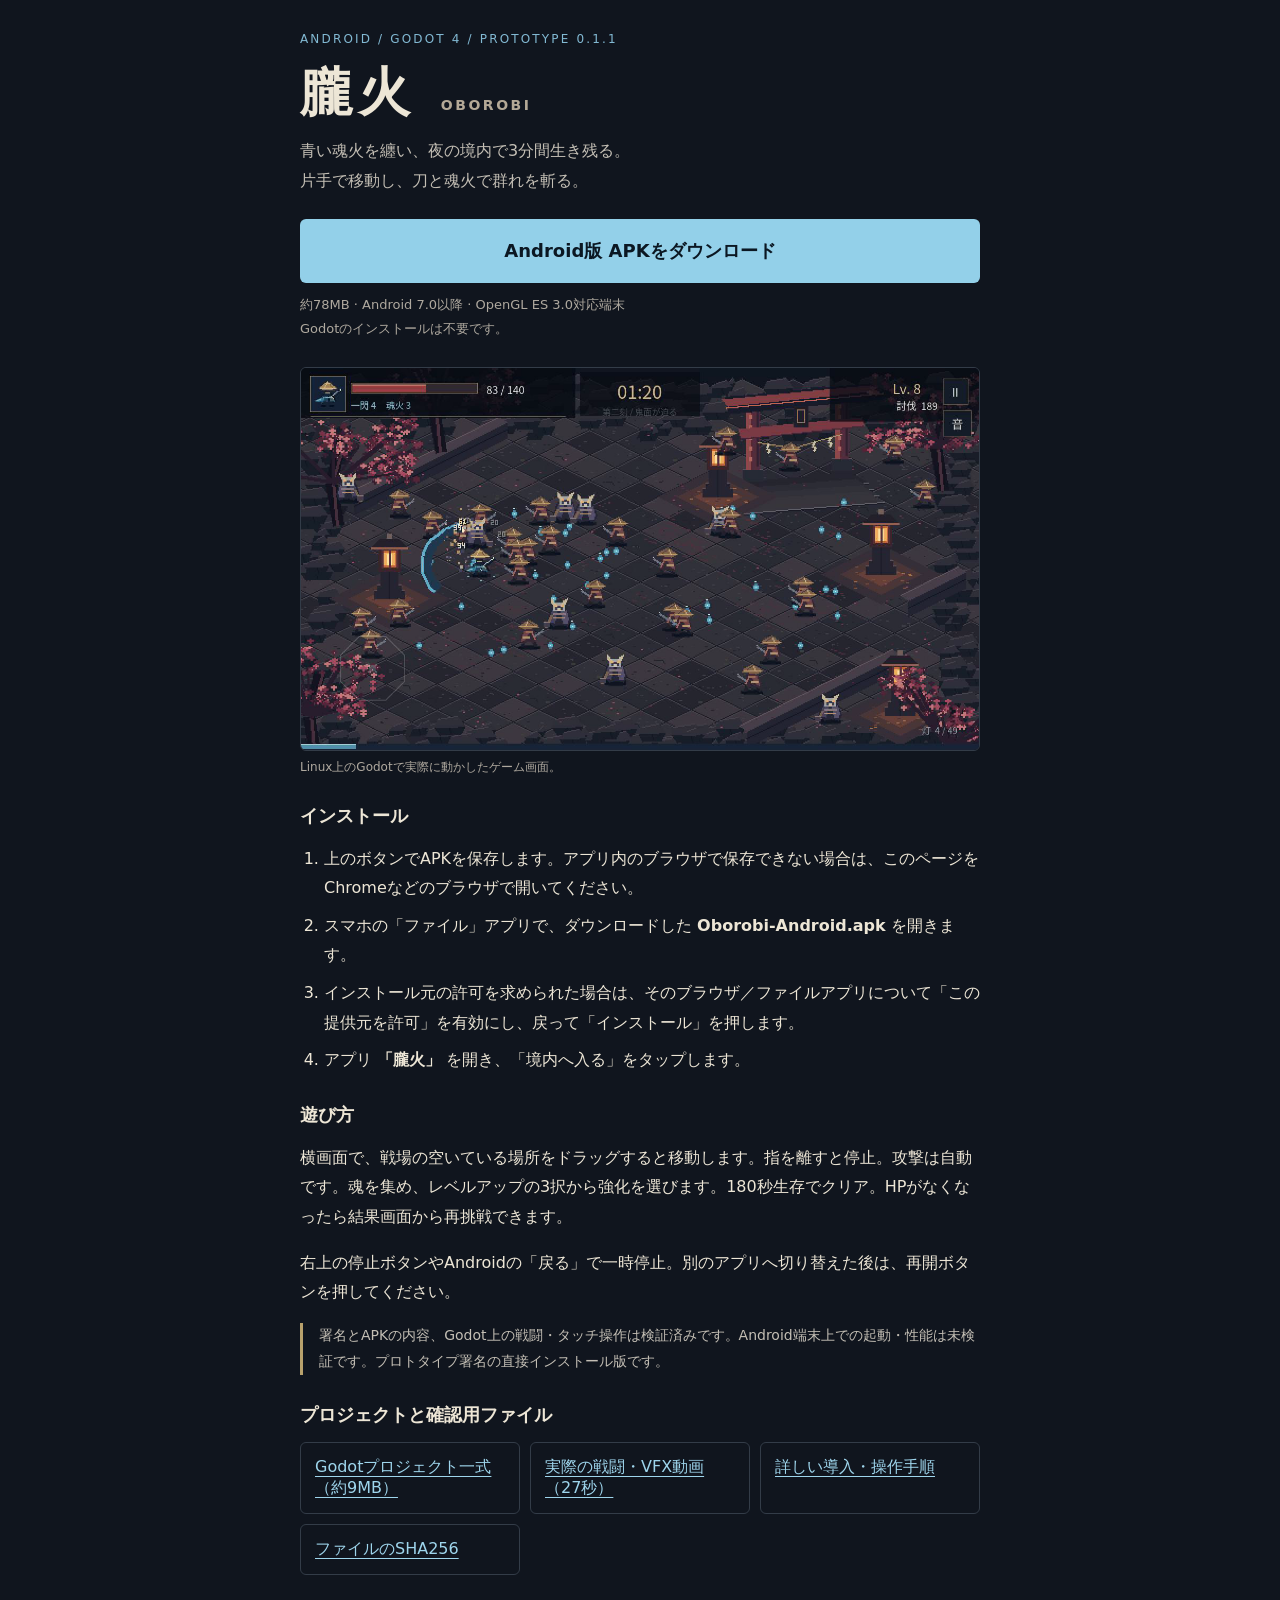
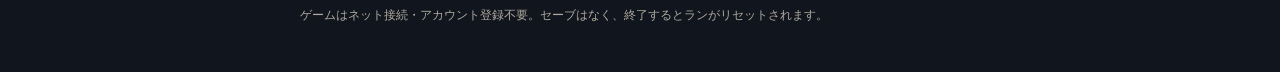
==== oborobi/index.html @ b2d2f22a "Publish Oborobi Android prototype downloads" ====
<!doctype html>
<html lang="ja">
<head>
  <meta charset="utf-8">
  <meta name="viewport" content="width=device-width, initial-scale=1">
  <meta name="theme-color" content="#10151e">
  <meta name="description" content="朧火 — Android向け和風ダークファンタジーの3分サバイバル。APK・Godotプロジェクトのダウンロード。">
  <title>朧火 — Android ダウンロード</title>
  <style>
    :root { color-scheme: dark; font-family: system-ui, sans-serif; background: #10151e; color: #ede6d6; }
    * { box-sizing: border-box; }
    body { margin: 0; }
    main { max-width: 720px; padding: 32px 20px 48px; margin: 0 auto; }
    .eyebrow { color: #82b9d3; font-size: 12px; letter-spacing: .18em; }
    h1 { margin: 12px 0 8px; font-size: clamp(36px, 9vw, 52px); letter-spacing: .12em; }
    h1 small { font-size: 14px; color: #b4a997; letter-spacing: .18em; white-space: nowrap; }
    p, li { line-height: 1.85; }
    .lead { margin: 8px 0 24px; color: #c4bfb5; }
    .download { display: flex; align-items: center; justify-content: center; min-height: 64px; padding: 16px 20px; border-radius: 6px; background: #93d0e9; color: #0b1722; font-size: 18px; font-weight: 700; text-decoration: none; }
    .download:hover { background: #b5e0f0; }
    a:focus-visible { outline: 3px solid #f2cd87; outline-offset: 4px; }
    .info { font-size: 13px; color: #afa99f; margin-top: 10px; }
    figure { margin: 26px 0; }
    img { width: 100%; height: auto; display: block; border-radius: 6px; border: 1px solid #333c48; }
    figcaption { color: #afa99f; font-size: 12px; margin-top: 8px; }
    h2 { font-size: 18px; margin-top: 28px; }
    ol { padding-left: 24px; }
    li { margin-bottom: 8px; }
    a { color: #9ed5ec; }
    .links { display: grid; grid-template-columns: repeat(auto-fit, minmax(210px, 1fr)); gap: 10px; }
    .links a { padding: 14px; border: 1px solid #333c48; border-radius: 6px; text-underline-offset: 4px; }
    .note { border-left: 3px solid #b8a16c; padding-left: 16px; color: #c4bfb5; font-size: 14px; }
    footer { margin-top: 32px; color: #afa99f; font-size: 12px; }
  </style>
</head>
<body>
  <main>
    <div class="eyebrow">ANDROID / GODOT 4 / PROTOTYPE 0.1.1</div>
    <h1>朧火 <small>OBOROBI</small></h1>
    <p class="lead">青い魂火を纏い、夜の境内で3分間生き残る。<br>片手で移動し、刀と魂火で群れを斬る。</p>
    <a class="download" href="0.1.1/Oborobi-Android.apk" download="Oborobi-Android.apk">Android版 APKをダウンロード</a>
    <p class="info">約78MB · Android 7.0以降 · OpenGL ES 3.0対応端末<br>Godotのインストールは不要です。</p>
    <figure>
      <img src="0.1.1/08-blade-shatter.png" width="1280" height="720" alt="神社の境内で、刀の青い軌跡が敵をピクセルの破片へ砕く実際の戦闘画面。">
      <figcaption>Linux上のGodotで実際に動かしたゲーム画面。</figcaption>
    </figure>
    <h2>インストール</h2>
    <ol>
      <li>上のボタンでAPKを保存します。アプリ内のブラウザで保存できない場合は、このページをChromeなどのブラウザで開いてください。</li>
      <li>スマホの「ファイル」アプリで、ダウンロードした <strong>Oborobi-Android.apk</strong> を開きます。</li>
      <li>インストール元の許可を求められた場合は、そのブラウザ／ファイルアプリについて「この提供元を許可」を有効にし、戻って「インストール」を押します。</li>
      <li>アプリ <strong>「朧火」</strong> を開き、「境内へ入る」をタップします。</li>
    </ol>
    <h2>遊び方</h2>
    <p>横画面で、戦場の空いている場所をドラッグすると移動します。指を離すと停止。攻撃は自動です。魂を集め、レベルアップの3択から強化を選びます。180秒生存でクリア。HPがなくなったら結果画面から再挑戦できます。</p>
    <p>右上の停止ボタンやAndroidの「戻る」で一時停止。別のアプリへ切り替えた後は、再開ボタンを押してください。</p>
    <div class="note">
      <p>署名とAPKの内容、Godot上の戦闘・タッチ操作は検証済みです。Android端末上での起動・性能は未検証です。プロトタイプ署名の直接インストール版です。</p>
    </div>
    <h2>プロジェクトと確認用ファイル</h2>
    <div class="links">
      <a href="0.1.1/OborobiGodot.zip" download>Godotプロジェクト一式（約9MB）</a>
      <a href="0.1.1/oborobi-vfx.mp4">実際の戦闘・VFX動画（27秒）</a>
      <a href="0.1.1/ANDROID.md">詳しい導入・操作手順</a>
      <a href="0.1.1/SHA256SUMS.txt">ファイルのSHA256</a>
    </div>
    <footer>ゲームはネット接続・アカウント登録不要。セーブはなく、終了するとランがリセットされます。</footer>
  </main>
</body>
</html>
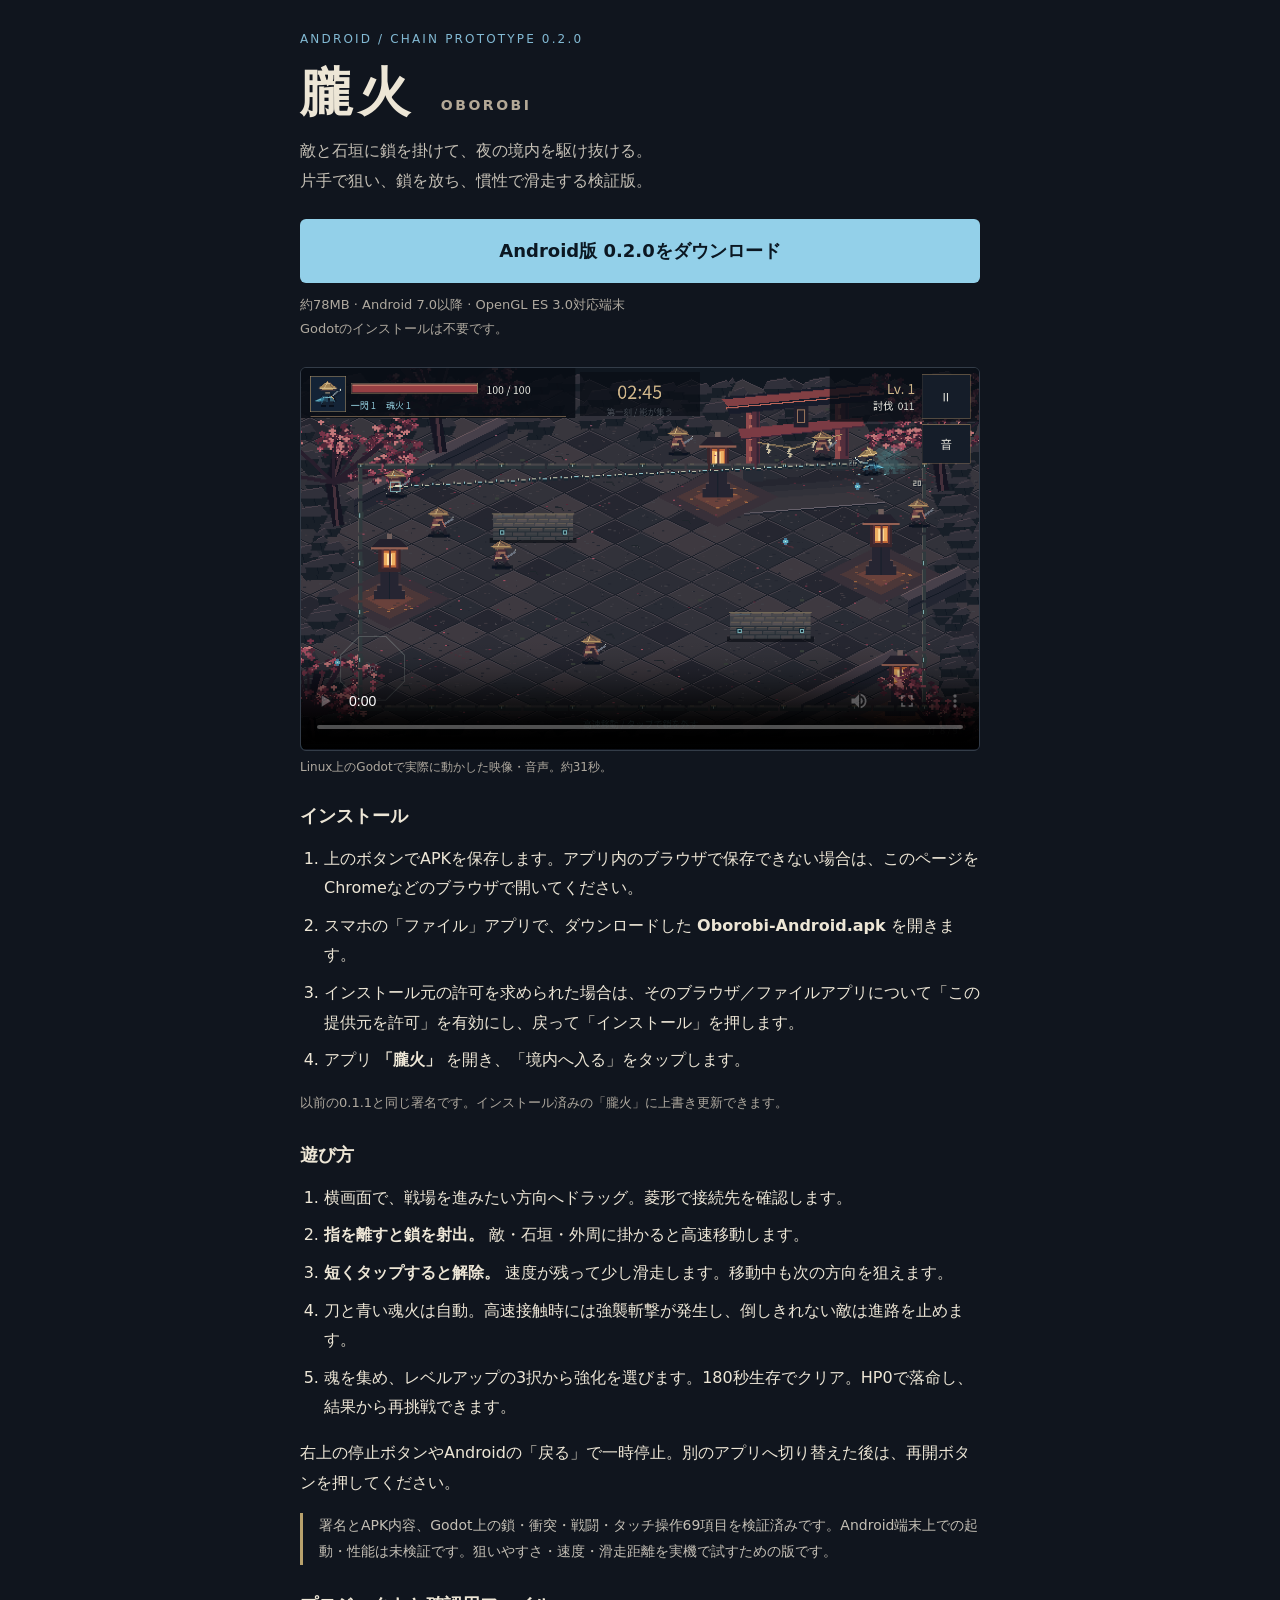
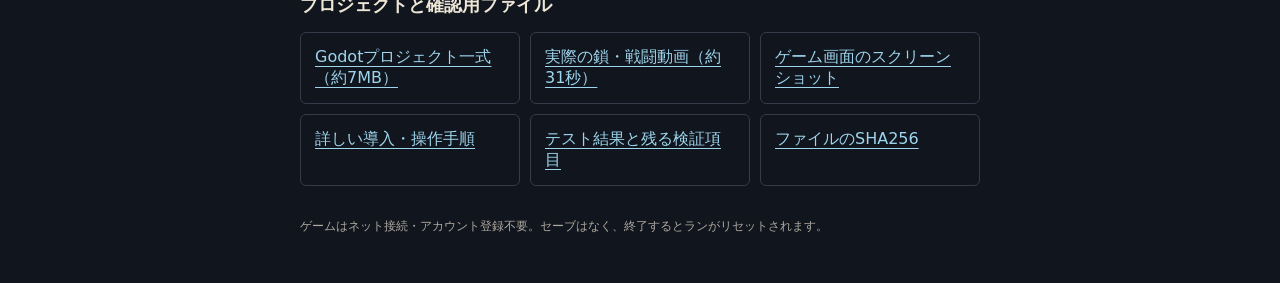
==== commit 6301fa0d: "Add Android single-chain grapple prototype 0.2.0" ====
--- a/oborobi/index.html
+++ b/oborobi/index.html
@@ -4,8 +4,8 @@
   <meta charset="utf-8">
   <meta name="viewport" content="width=device-width, initial-scale=1">
   <meta name="theme-color" content="#10151e">
-  <meta name="description" content="朧火 — Android向け和風ダークファンタジーの3分サバイバル。APK・Godotプロジェクトのダウンロード。">
-  <title>朧火 — Android ダウンロード</title>
+  <meta name="description" content="朧火 0.2.0 — 敵と石垣に鎖を掛けて高速移動する、Android向け3分サバイバルの検証版。">
+  <title>朧火 0.2.0 — 鎖グラップル Android版</title>
   <style>
     :root { color-scheme: dark; font-family: system-ui, sans-serif; background: #10151e; color: #ede6d6; }
     * { box-sizing: border-box; }
@@ -21,7 +21,7 @@
     a:focus-visible { outline: 3px solid #f2cd87; outline-offset: 4px; }
     .info { font-size: 13px; color: #afa99f; margin-top: 10px; }
     figure { margin: 26px 0; }
-    img { width: 100%; height: auto; display: block; border-radius: 6px; border: 1px solid #333c48; }
+    img, video { width: 100%; height: auto; display: block; border-radius: 6px; border: 1px solid #333c48; }
     figcaption { color: #afa99f; font-size: 12px; margin-top: 8px; }
     h2 { font-size: 18px; margin-top: 28px; }
     ol { padding-left: 24px; }
@@ -35,14 +35,17 @@
 </head>
 <body>
   <main>
-    <div class="eyebrow">ANDROID / GODOT 4 / PROTOTYPE 0.1.1</div>
+    <div class="eyebrow">ANDROID / CHAIN PROTOTYPE 0.2.0</div>
     <h1>朧火 <small>OBOROBI</small></h1>
-    <p class="lead">青い魂火を纏い、夜の境内で3分間生き残る。<br>片手で移動し、刀と魂火で群れを斬る。</p>
-    <a class="download" href="0.1.1/Oborobi-Android.apk" download="Oborobi-Android.apk">Android版 APKをダウンロード</a>
+    <p class="lead">敵と石垣に鎖を掛けて、夜の境内を駆け抜ける。<br>片手で狙い、鎖を放ち、慣性で滑走する検証版。</p>
+    <a class="download" href="0.2.0/Oborobi-Android.apk" download="Oborobi-Android.apk">Android版 0.2.0をダウンロード</a>
     <p class="info">約78MB · Android 7.0以降 · OpenGL ES 3.0対応端末<br>Godotのインストールは不要です。</p>
     <figure>
-      <img src="0.1.1/08-blade-shatter.png" width="1280" height="720" alt="神社の境内で、刀の青い軌跡が敵をピクセルの破片へ砕く実際の戦闘画面。">
-      <figcaption>Linux上のGodotで実際に動かしたゲーム画面。</figcaption>
+      <video controls playsinline preload="metadata" poster="0.2.0/10-chain-enemy.png" width="1280" height="720">
+        <source src="0.2.0/grapple-vfx.mp4" type="video/mp4">
+        <a href="0.2.0/grapple-vfx.mp4">実際の鎖と戦闘の動画を見る</a>
+      </video>
+      <figcaption>Linux上のGodotで実際に動かした映像・音声。約31秒。</figcaption>
     </figure>
     <h2>インストール</h2>
     <ol>
@@ -51,18 +54,27 @@
       <li>インストール元の許可を求められた場合は、そのブラウザ／ファイルアプリについて「この提供元を許可」を有効にし、戻って「インストール」を押します。</li>
       <li>アプリ <strong>「朧火」</strong> を開き、「境内へ入る」をタップします。</li>
     </ol>
+    <p class="info">以前の0.1.1と同じ署名です。インストール済みの「朧火」に上書き更新できます。</p>
     <h2>遊び方</h2>
-    <p>横画面で、戦場の空いている場所をドラッグすると移動します。指を離すと停止。攻撃は自動です。魂を集め、レベルアップの3択から強化を選びます。180秒生存でクリア。HPがなくなったら結果画面から再挑戦できます。</p>
+    <ol>
+      <li>横画面で、戦場を進みたい方向へドラッグ。菱形で接続先を確認します。</li>
+      <li><strong>指を離すと鎖を射出。</strong> 敵・石垣・外周に掛かると高速移動します。</li>
+      <li><strong>短くタップすると解除。</strong> 速度が残って少し滑走します。移動中も次の方向を狙えます。</li>
+      <li>刀と青い魂火は自動。高速接触時には強襲斬撃が発生し、倒しきれない敵は進路を止めます。</li>
+      <li>魂を集め、レベルアップの3択から強化を選びます。180秒生存でクリア。HP0で落命し、結果から再挑戦できます。</li>
+    </ol>
     <p>右上の停止ボタンやAndroidの「戻る」で一時停止。別のアプリへ切り替えた後は、再開ボタンを押してください。</p>
     <div class="note">
-      <p>署名とAPKの内容、Godot上の戦闘・タッチ操作は検証済みです。Android端末上での起動・性能は未検証です。プロトタイプ署名の直接インストール版です。</p>
+      <p>署名とAPK内容、Godot上の鎖・衝突・戦闘・タッチ操作69項目を検証済みです。Android端末上での起動・性能は未検証です。狙いやすさ・速度・滑走距離を実機で試すための版です。</p>
     </div>
     <h2>プロジェクトと確認用ファイル</h2>
     <div class="links">
-      <a href="0.1.1/OborobiGodot.zip" download>Godotプロジェクト一式（約9MB）</a>
-      <a href="0.1.1/oborobi-vfx.mp4">実際の戦闘・VFX動画（27秒）</a>
-      <a href="0.1.1/ANDROID.md">詳しい導入・操作手順</a>
-      <a href="0.1.1/SHA256SUMS.txt">ファイルのSHA256</a>
+      <a href="0.2.0/OborobiGodot.zip" download>Godotプロジェクト一式（約7MB）</a>
+      <a href="0.2.0/grapple-vfx.mp4">実際の鎖・戦闘動画（約31秒）</a>
+      <a href="0.2.0/10-chain-enemy.png">ゲーム画面のスクリーンショット</a>
+      <a href="0.2.0/ANDROID.md">詳しい導入・操作手順</a>
+      <a href="0.2.0/TEST_RESULTS.md">テスト結果と残る検証項目</a>
+      <a href="0.2.0/SHA256SUMS.txt">ファイルのSHA256</a>
     </div>
     <footer>ゲームはネット接続・アカウント登録不要。セーブはなく、終了するとランがリセットされます。</footer>
   </main>
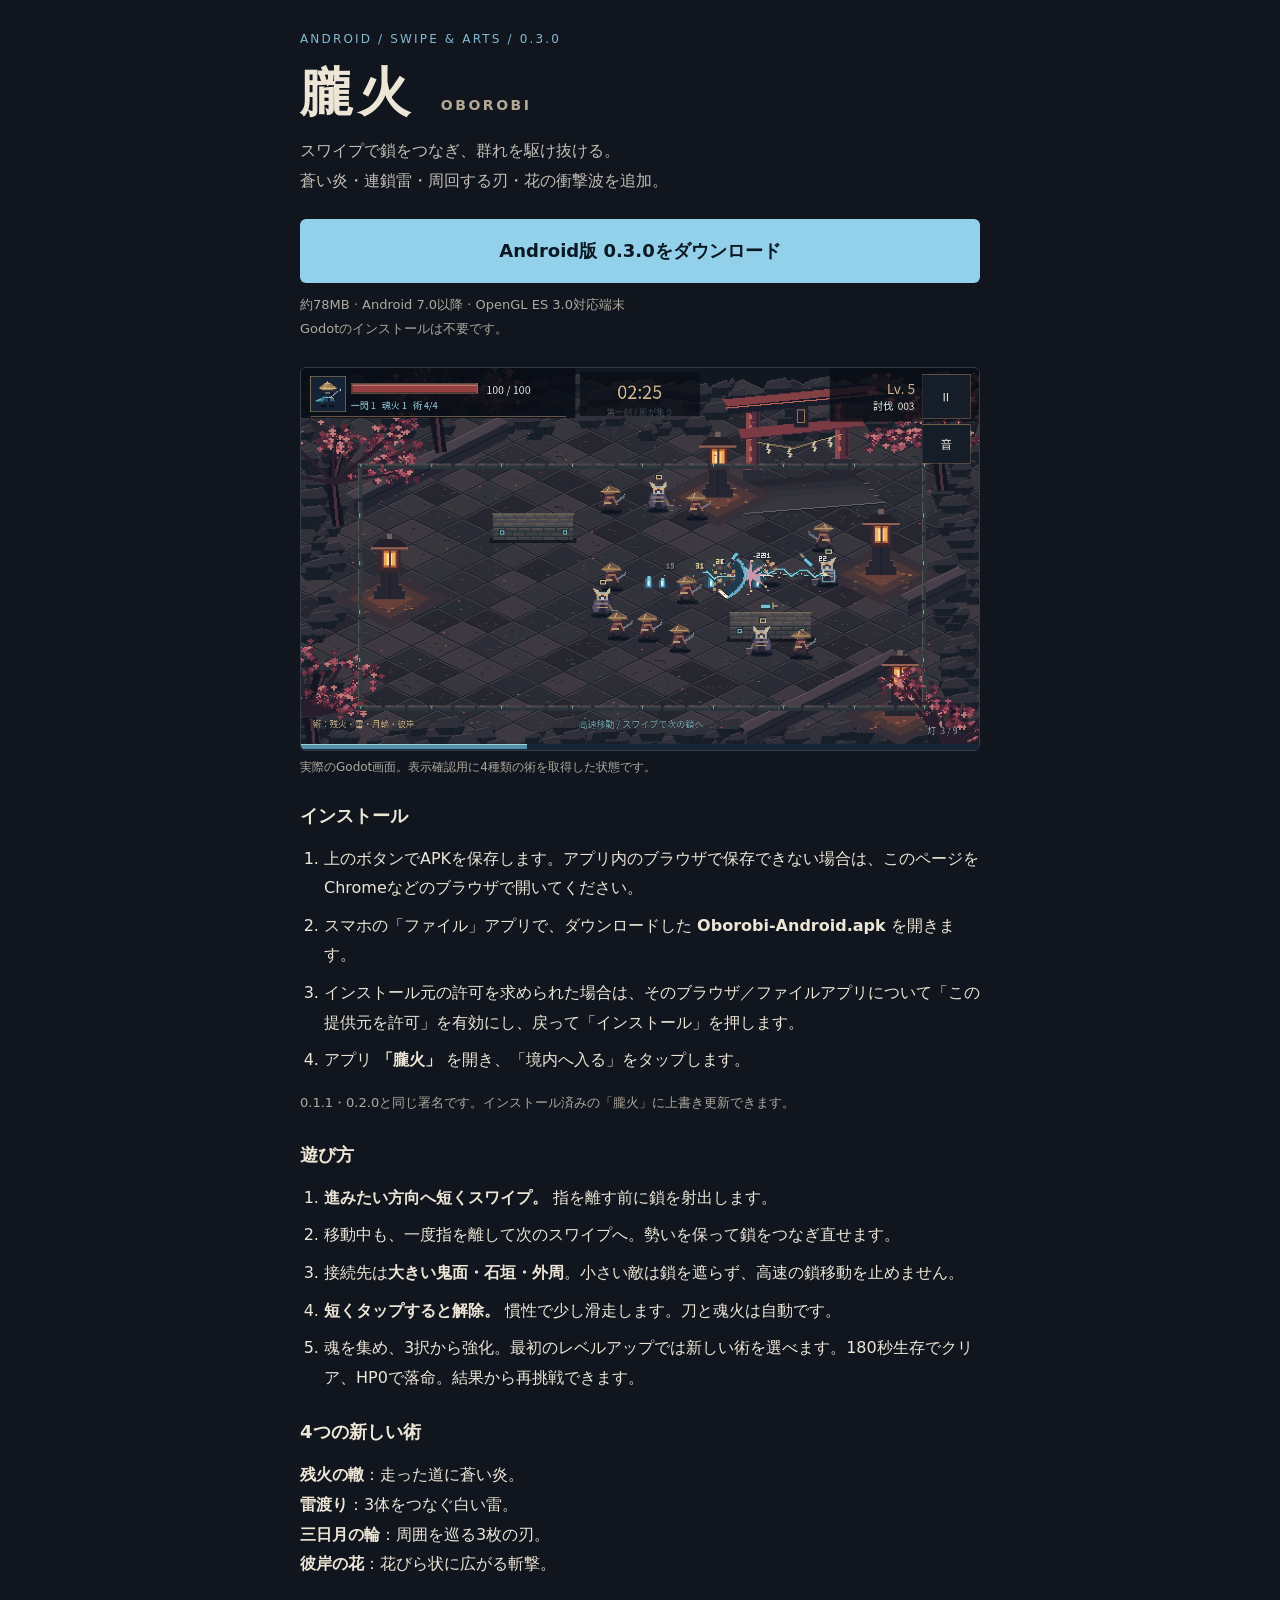
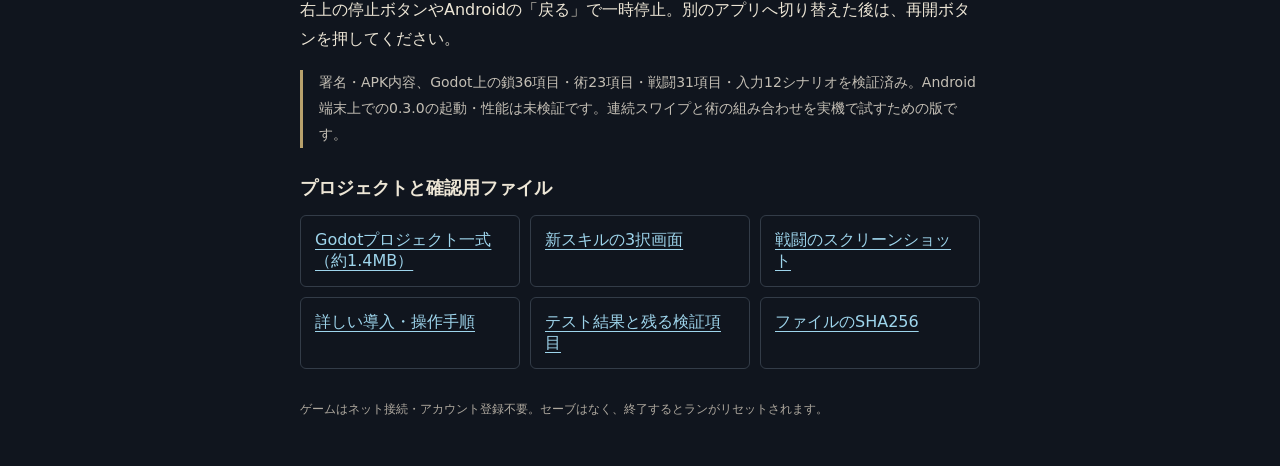
==== commit 82fc4be2: "Add swipe chain movement and four combat arts for Android 0.3.0" ====
--- a/oborobi/index.html
+++ b/oborobi/index.html
@@ -4,8 +4,8 @@
   <meta charset="utf-8">
   <meta name="viewport" content="width=device-width, initial-scale=1">
   <meta name="theme-color" content="#10151e">
-  <meta name="description" content="朧火 0.2.0 — 敵と石垣に鎖を掛けて高速移動する、Android向け3分サバイバルの検証版。">
-  <title>朧火 0.2.0 — 鎖グラップル Android版</title>
+  <meta name="description" content="朧火 0.3.0 — スワイプで鎖をつなぎ、4種類の術で群れを突破するAndroid向け3分サバイバル。">
+  <title>朧火 0.3.0 — スワイプと4つの術</title>
   <style>
     :root { color-scheme: dark; font-family: system-ui, sans-serif; background: #10151e; color: #ede6d6; }
     * { box-sizing: border-box; }
@@ -21,7 +21,7 @@
     a:focus-visible { outline: 3px solid #f2cd87; outline-offset: 4px; }
     .info { font-size: 13px; color: #afa99f; margin-top: 10px; }
     figure { margin: 26px 0; }
-    img, video { width: 100%; height: auto; display: block; border-radius: 6px; border: 1px solid #333c48; }
+    img { width: 100%; height: auto; display: block; border-radius: 6px; border: 1px solid #333c48; }
     figcaption { color: #afa99f; font-size: 12px; margin-top: 8px; }
     h2 { font-size: 18px; margin-top: 28px; }
     ol { padding-left: 24px; }
@@ -35,17 +35,14 @@
 </head>
 <body>
   <main>
-    <div class="eyebrow">ANDROID / CHAIN PROTOTYPE 0.2.0</div>
+    <div class="eyebrow">ANDROID / SWIPE &amp; ARTS / 0.3.0</div>
     <h1>朧火 <small>OBOROBI</small></h1>
-    <p class="lead">敵と石垣に鎖を掛けて、夜の境内を駆け抜ける。<br>片手で狙い、鎖を放ち、慣性で滑走する検証版。</p>
-    <a class="download" href="0.2.0/Oborobi-Android.apk" download="Oborobi-Android.apk">Android版 0.2.0をダウンロード</a>
+    <p class="lead">スワイプで鎖をつなぎ、群れを駆け抜ける。<br>蒼い炎・連鎖雷・周回する刃・花の衝撃波を追加。</p>
+    <a class="download" href="0.3.0/Oborobi-Android.apk" download="Oborobi-Android.apk">Android版 0.3.0をダウンロード</a>
     <p class="info">約78MB · Android 7.0以降 · OpenGL ES 3.0対応端末<br>Godotのインストールは不要です。</p>
     <figure>
-      <video controls playsinline preload="metadata" poster="0.2.0/10-chain-enemy.png" width="1280" height="720">
-        <source src="0.2.0/grapple-vfx.mp4" type="video/mp4">
-        <a href="0.2.0/grapple-vfx.mp4">実際の鎖と戦闘の動画を見る</a>
-      </video>
-      <figcaption>Linux上のGodotで実際に動かした映像・音声。約31秒。</figcaption>
+      <img src="0.3.0/13-swipe-and-arts.png" width="1280" height="720" alt="夜の境内で鬼面に鎖を掛け、蒼い炎・雷・周回する刃・花の斬撃を発動するゲーム画面。">
+      <figcaption>実際のGodot画面。表示確認用に4種類の術を取得した状態です。</figcaption>
     </figure>
     <h2>インストール</h2>
     <ol>
@@ -54,27 +51,29 @@
       <li>インストール元の許可を求められた場合は、そのブラウザ／ファイルアプリについて「この提供元を許可」を有効にし、戻って「インストール」を押します。</li>
       <li>アプリ <strong>「朧火」</strong> を開き、「境内へ入る」をタップします。</li>
     </ol>
-    <p class="info">以前の0.1.1と同じ署名です。インストール済みの「朧火」に上書き更新できます。</p>
+    <p class="info">0.1.1・0.2.0と同じ署名です。インストール済みの「朧火」に上書き更新できます。</p>
     <h2>遊び方</h2>
     <ol>
-      <li>横画面で、戦場を進みたい方向へドラッグ。菱形で接続先を確認します。</li>
-      <li><strong>指を離すと鎖を射出。</strong> 敵・石垣・外周に掛かると高速移動します。</li>
-      <li><strong>短くタップすると解除。</strong> 速度が残って少し滑走します。移動中も次の方向を狙えます。</li>
-      <li>刀と青い魂火は自動。高速接触時には強襲斬撃が発生し、倒しきれない敵は進路を止めます。</li>
-      <li>魂を集め、レベルアップの3択から強化を選びます。180秒生存でクリア。HP0で落命し、結果から再挑戦できます。</li>
+      <li><strong>進みたい方向へ短くスワイプ。</strong> 指を離す前に鎖を射出します。</li>
+      <li>移動中も、一度指を離して次のスワイプへ。勢いを保って鎖をつなぎ直せます。</li>
+      <li>接続先は<strong>大きい鬼面・石垣・外周</strong>。小さい敵は鎖を遮らず、高速の鎖移動を止めません。</li>
+      <li><strong>短くタップすると解除。</strong> 慣性で少し滑走します。刀と魂火は自動です。</li>
+      <li>魂を集め、3択から強化。最初のレベルアップでは新しい術を選べます。180秒生存でクリア、HP0で落命。結果から再挑戦できます。</li>
     </ol>
+    <h2>4つの新しい術</h2>
+    <p><strong>残火の轍</strong>：走った道に蒼い炎。<br><strong>雷渡り</strong>：3体をつなぐ白い雷。<br><strong>三日月の輪</strong>：周囲を巡る3枚の刃。<br><strong>彼岸の花</strong>：花びら状に広がる斬撃。</p>
     <p>右上の停止ボタンやAndroidの「戻る」で一時停止。別のアプリへ切り替えた後は、再開ボタンを押してください。</p>
     <div class="note">
-      <p>署名とAPK内容、Godot上の鎖・衝突・戦闘・タッチ操作69項目を検証済みです。Android端末上での起動・性能は未検証です。狙いやすさ・速度・滑走距離を実機で試すための版です。</p>
+      <p>署名・APK内容、Godot上の鎖36項目・術23項目・戦闘31項目・入力12シナリオを検証済み。Android端末上での0.3.0の起動・性能は未検証です。連続スワイプと術の組み合わせを実機で試すための版です。</p>
     </div>
     <h2>プロジェクトと確認用ファイル</h2>
     <div class="links">
-      <a href="0.2.0/OborobiGodot.zip" download>Godotプロジェクト一式（約7MB）</a>
-      <a href="0.2.0/grapple-vfx.mp4">実際の鎖・戦闘動画（約31秒）</a>
-      <a href="0.2.0/10-chain-enemy.png">ゲーム画面のスクリーンショット</a>
-      <a href="0.2.0/ANDROID.md">詳しい導入・操作手順</a>
-      <a href="0.2.0/TEST_RESULTS.md">テスト結果と残る検証項目</a>
-      <a href="0.2.0/SHA256SUMS.txt">ファイルのSHA256</a>
+      <a href="0.3.0/OborobiGodot.zip" download>Godotプロジェクト一式（約1.4MB）</a>
+      <a href="0.3.0/12-new-arts-choice.png">新スキルの3択画面</a>
+      <a href="0.3.0/13-swipe-and-arts.png">戦闘のスクリーンショット</a>
+      <a href="0.3.0/ANDROID.md">詳しい導入・操作手順</a>
+      <a href="0.3.0/TEST_RESULTS.md">テスト結果と残る検証項目</a>
+      <a href="0.3.0/SHA256SUMS.txt">ファイルのSHA256</a>
     </div>
     <footer>ゲームはネット接続・アカウント登録不要。セーブはなく、終了するとランがリセットされます。</footer>
   </main>
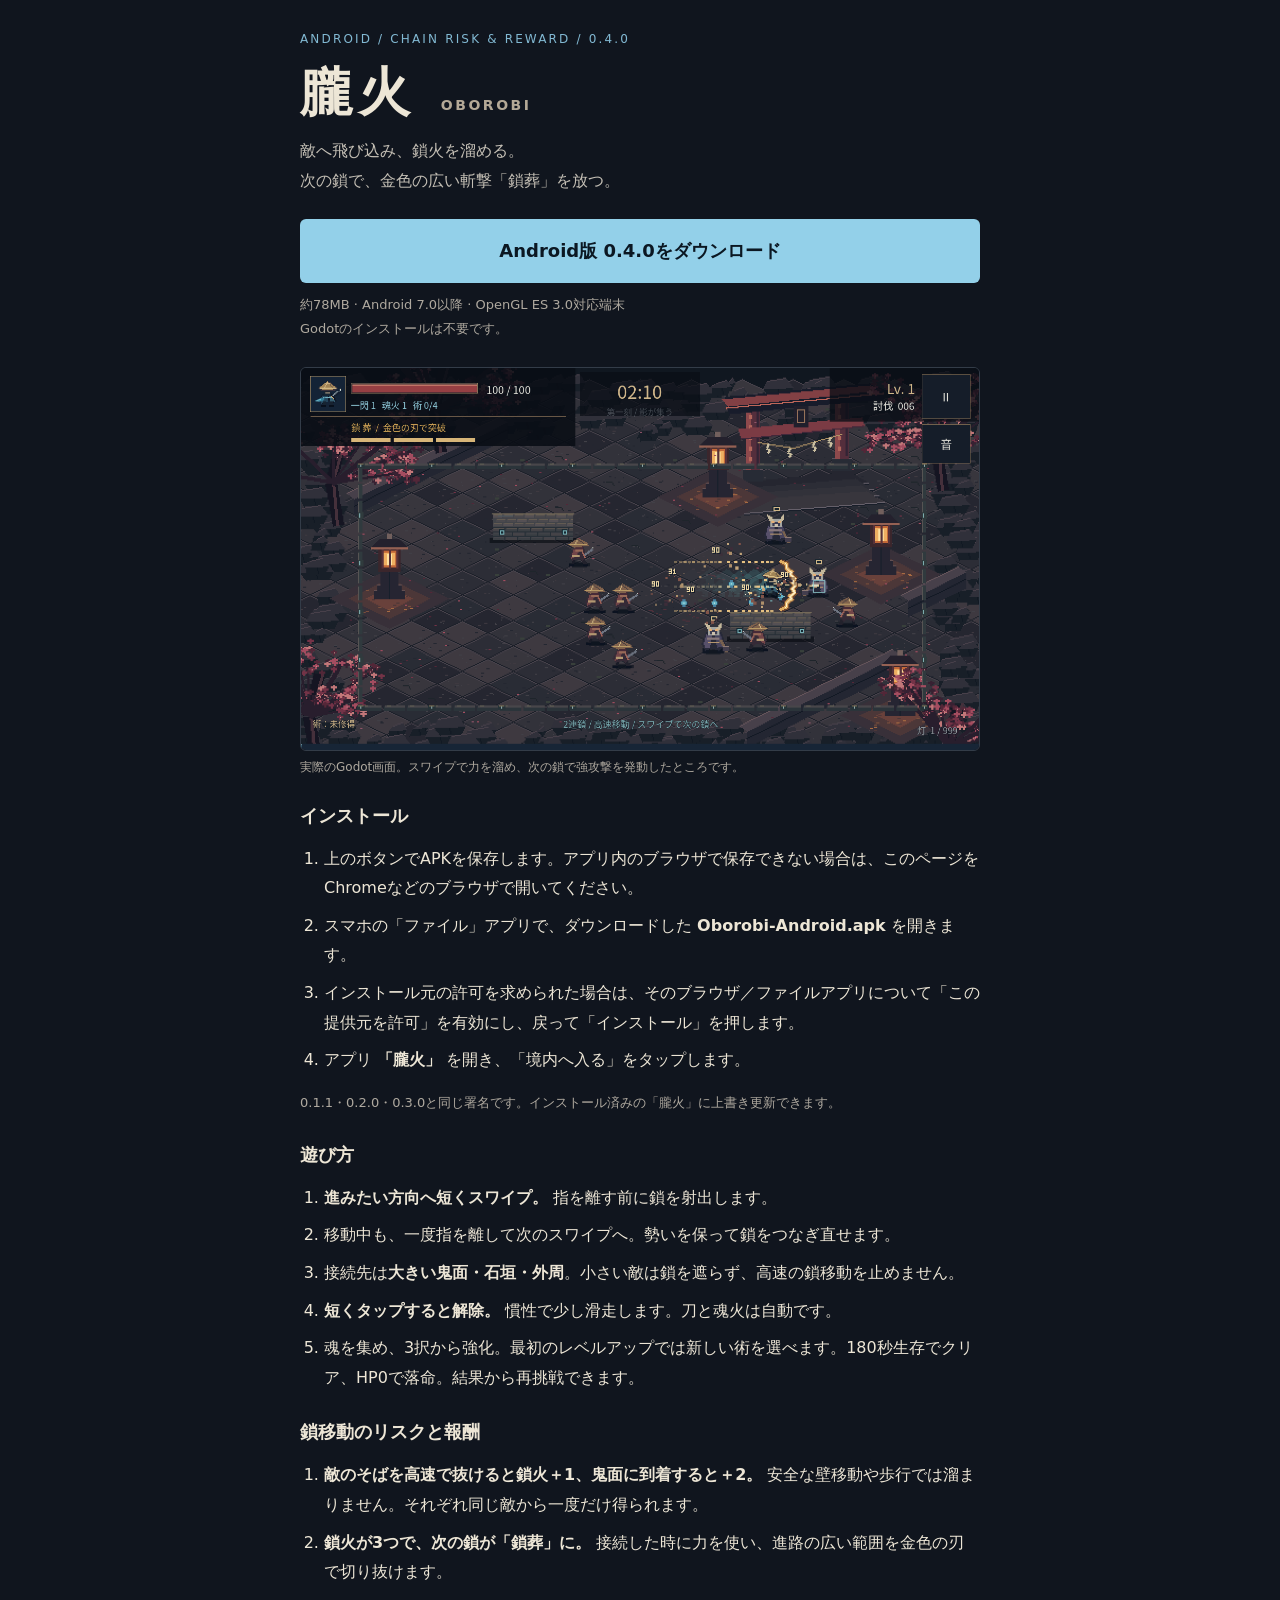
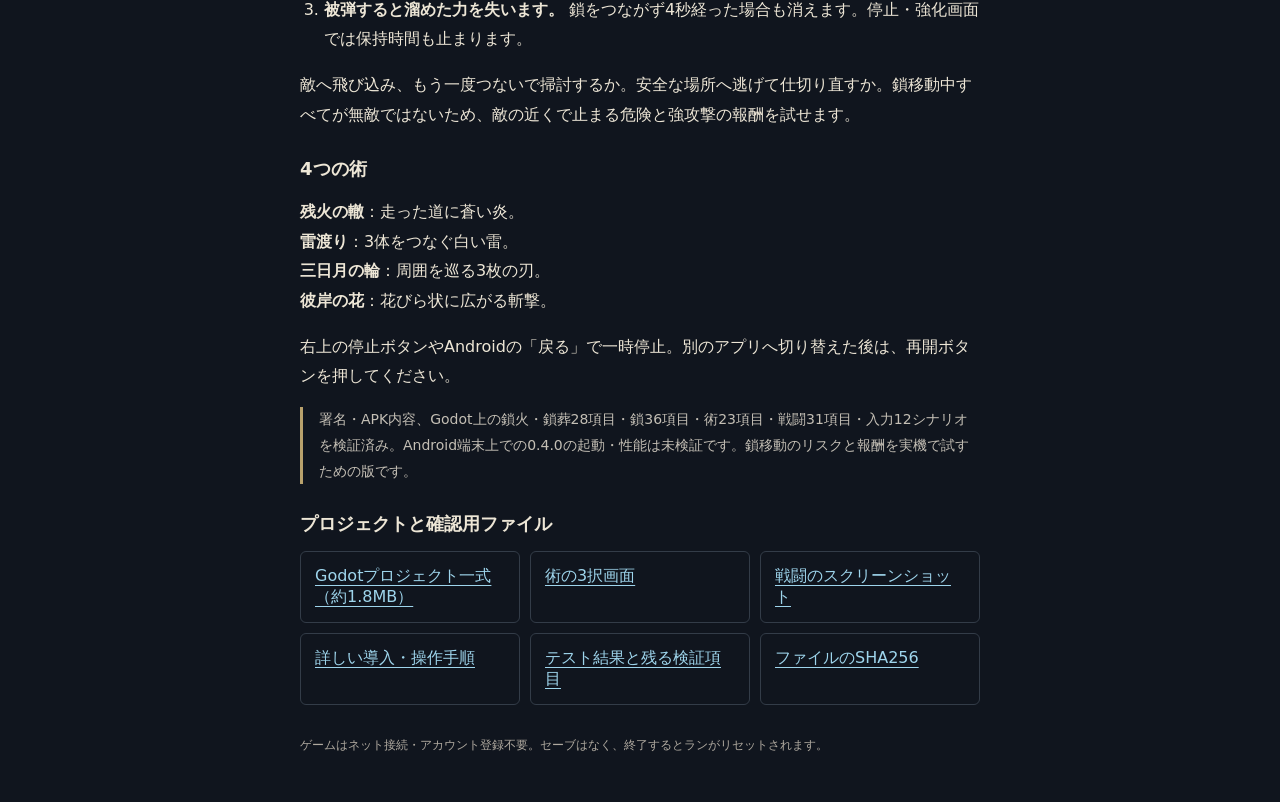
==== commit a36644b0: "Add chain risk and reward for Android 0.4.0" ====
--- a/oborobi/index.html
+++ b/oborobi/index.html
@@ -4,8 +4,8 @@
   <meta charset="utf-8">
   <meta name="viewport" content="width=device-width, initial-scale=1">
   <meta name="theme-color" content="#10151e">
-  <meta name="description" content="朧火 0.3.0 — スワイプで鎖をつなぎ、4種類の術で群れを突破するAndroid向け3分サバイバル。">
-  <title>朧火 0.3.0 — スワイプと4つの術</title>
+  <meta name="description" content="朧火 0.4.0 — 敵へ飛び込んで鎖火を溜め、次の鎖で金色の刃を放つAndroid向け3分サバイバル。">
+  <title>朧火 0.4.0 — 鎖移動のリスクと報酬</title>
   <style>
     :root { color-scheme: dark; font-family: system-ui, sans-serif; background: #10151e; color: #ede6d6; }
     * { box-sizing: border-box; }
@@ -35,14 +35,14 @@
 </head>
 <body>
   <main>
-    <div class="eyebrow">ANDROID / SWIPE &amp; ARTS / 0.3.0</div>
+    <div class="eyebrow">ANDROID / CHAIN RISK &amp; REWARD / 0.4.0</div>
     <h1>朧火 <small>OBOROBI</small></h1>
-    <p class="lead">スワイプで鎖をつなぎ、群れを駆け抜ける。<br>蒼い炎・連鎖雷・周回する刃・花の衝撃波を追加。</p>
-    <a class="download" href="0.3.0/Oborobi-Android.apk" download="Oborobi-Android.apk">Android版 0.3.0をダウンロード</a>
+    <p class="lead">敵へ飛び込み、鎖火を溜める。<br>次の鎖で、金色の広い斬撃「鎖葬」を放つ。</p>
+    <a class="download" href="0.4.0/Oborobi-Android.apk" download="Oborobi-Android.apk">Android版 0.4.0をダウンロード</a>
     <p class="info">約78MB · Android 7.0以降 · OpenGL ES 3.0対応端末<br>Godotのインストールは不要です。</p>
     <figure>
-      <img src="0.3.0/13-swipe-and-arts.png" width="1280" height="720" alt="夜の境内で鬼面に鎖を掛け、蒼い炎・雷・周回する刃・花の斬撃を発動するゲーム画面。">
-      <figcaption>実際のGodot画面。表示確認用に4種類の術を取得した状態です。</figcaption>
+      <img src="0.4.0/captures/17-chain-burst-middle.png" width="1280" height="720" alt="夜の境内で金色の広い斬撃「鎖葬」を放ち、敵がピクセルの破片に砕ける実際のゲーム画面。">
+      <figcaption>実際のGodot画面。スワイプで力を溜め、次の鎖で強攻撃を発動したところです。</figcaption>
     </figure>
     <h2>インストール</h2>
     <ol>
@@ -51,7 +51,7 @@
       <li>インストール元の許可を求められた場合は、そのブラウザ／ファイルアプリについて「この提供元を許可」を有効にし、戻って「インストール」を押します。</li>
       <li>アプリ <strong>「朧火」</strong> を開き、「境内へ入る」をタップします。</li>
     </ol>
-    <p class="info">0.1.1・0.2.0と同じ署名です。インストール済みの「朧火」に上書き更新できます。</p>
+    <p class="info">0.1.1・0.2.0・0.3.0と同じ署名です。インストール済みの「朧火」に上書き更新できます。</p>
     <h2>遊び方</h2>
     <ol>
       <li><strong>進みたい方向へ短くスワイプ。</strong> 指を離す前に鎖を射出します。</li>
@@ -60,20 +60,27 @@
       <li><strong>短くタップすると解除。</strong> 慣性で少し滑走します。刀と魂火は自動です。</li>
       <li>魂を集め、3択から強化。最初のレベルアップでは新しい術を選べます。180秒生存でクリア、HP0で落命。結果から再挑戦できます。</li>
     </ol>
-    <h2>4つの新しい術</h2>
+    <h2>鎖移動のリスクと報酬</h2>
+    <ol>
+      <li><strong>敵のそばを高速で抜けると鎖火＋1、鬼面に到着すると＋2。</strong> 安全な壁移動や歩行では溜まりません。それぞれ同じ敵から一度だけ得られます。</li>
+      <li><strong>鎖火が3つで、次の鎖が「鎖葬」に。</strong> 接続した時に力を使い、進路の広い範囲を金色の刃で切り抜けます。</li>
+      <li><strong>被弾すると溜めた力を失います。</strong> 鎖をつながず4秒経った場合も消えます。停止・強化画面では保持時間も止まります。</li>
+    </ol>
+    <p>敵へ飛び込み、もう一度つないで掃討するか。安全な場所へ逃げて仕切り直すか。鎖移動中すべてが無敵ではないため、敵の近くで止まる危険と強攻撃の報酬を試せます。</p>
+    <h2>4つの術</h2>
     <p><strong>残火の轍</strong>：走った道に蒼い炎。<br><strong>雷渡り</strong>：3体をつなぐ白い雷。<br><strong>三日月の輪</strong>：周囲を巡る3枚の刃。<br><strong>彼岸の花</strong>：花びら状に広がる斬撃。</p>
     <p>右上の停止ボタンやAndroidの「戻る」で一時停止。別のアプリへ切り替えた後は、再開ボタンを押してください。</p>
     <div class="note">
-      <p>署名・APK内容、Godot上の鎖36項目・術23項目・戦闘31項目・入力12シナリオを検証済み。Android端末上での0.3.0の起動・性能は未検証です。連続スワイプと術の組み合わせを実機で試すための版です。</p>
+      <p>署名・APK内容、Godot上の鎖火・鎖葬28項目・鎖36項目・術23項目・戦闘31項目・入力12シナリオを検証済み。Android端末上での0.4.0の起動・性能は未検証です。鎖移動のリスクと報酬を実機で試すための版です。</p>
     </div>
     <h2>プロジェクトと確認用ファイル</h2>
     <div class="links">
-      <a href="0.3.0/OborobiGodot.zip" download>Godotプロジェクト一式（約1.4MB）</a>
-      <a href="0.3.0/12-new-arts-choice.png">新スキルの3択画面</a>
-      <a href="0.3.0/13-swipe-and-arts.png">戦闘のスクリーンショット</a>
-      <a href="0.3.0/ANDROID.md">詳しい導入・操作手順</a>
-      <a href="0.3.0/TEST_RESULTS.md">テスト結果と残る検証項目</a>
-      <a href="0.3.0/SHA256SUMS.txt">ファイルのSHA256</a>
+      <a href="0.4.0/OborobiGodot.zip" download>Godotプロジェクト一式（約1.8MB）</a>
+      <a href="0.4.0/captures/19-chain-risk-upgrade.png">術の3択画面</a>
+      <a href="0.4.0/captures/17-chain-burst-middle.png">戦闘のスクリーンショット</a>
+      <a href="0.4.0/ANDROID.md">詳しい導入・操作手順</a>
+      <a href="0.4.0/TEST_RESULTS.md">テスト結果と残る検証項目</a>
+      <a href="0.4.0/SHA256SUMS.txt">ファイルのSHA256</a>
     </div>
     <footer>ゲームはネット接続・アカウント登録不要。セーブはなく、終了するとランがリセットされます。</footer>
   </main>
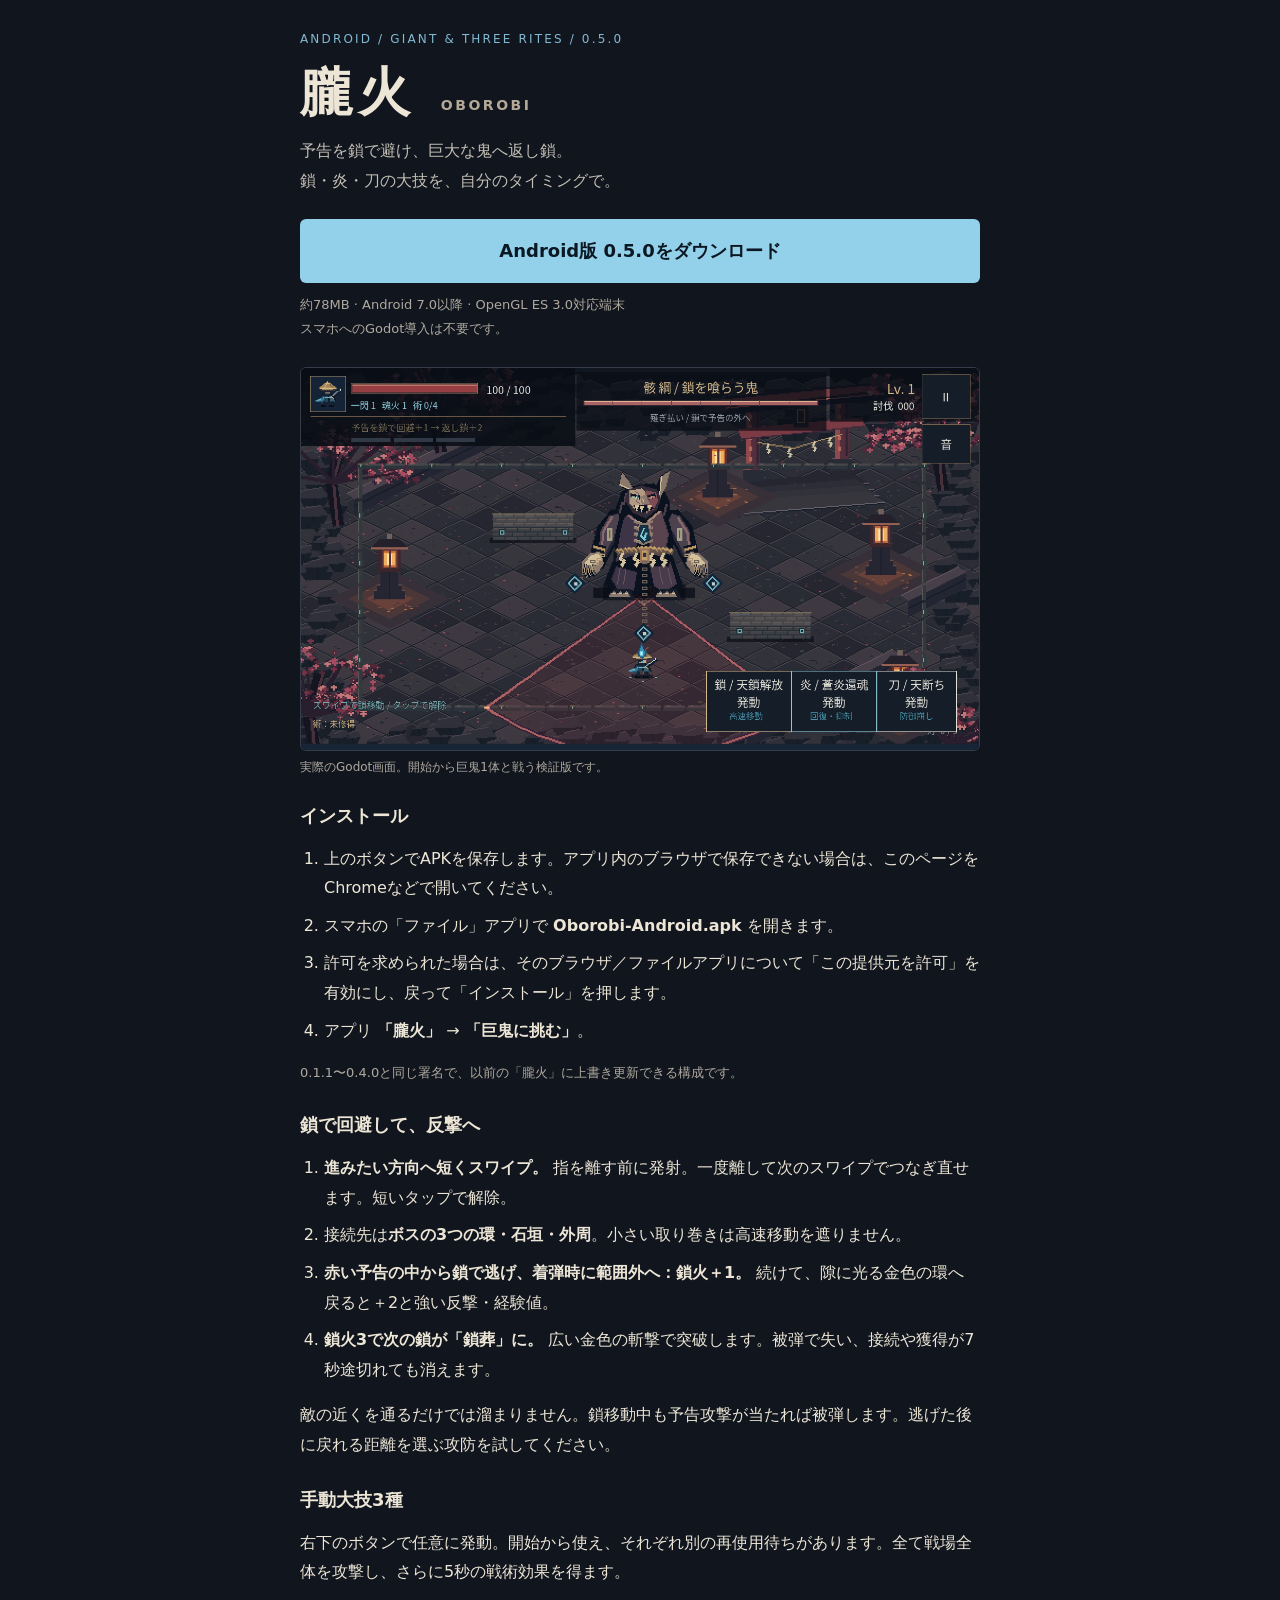
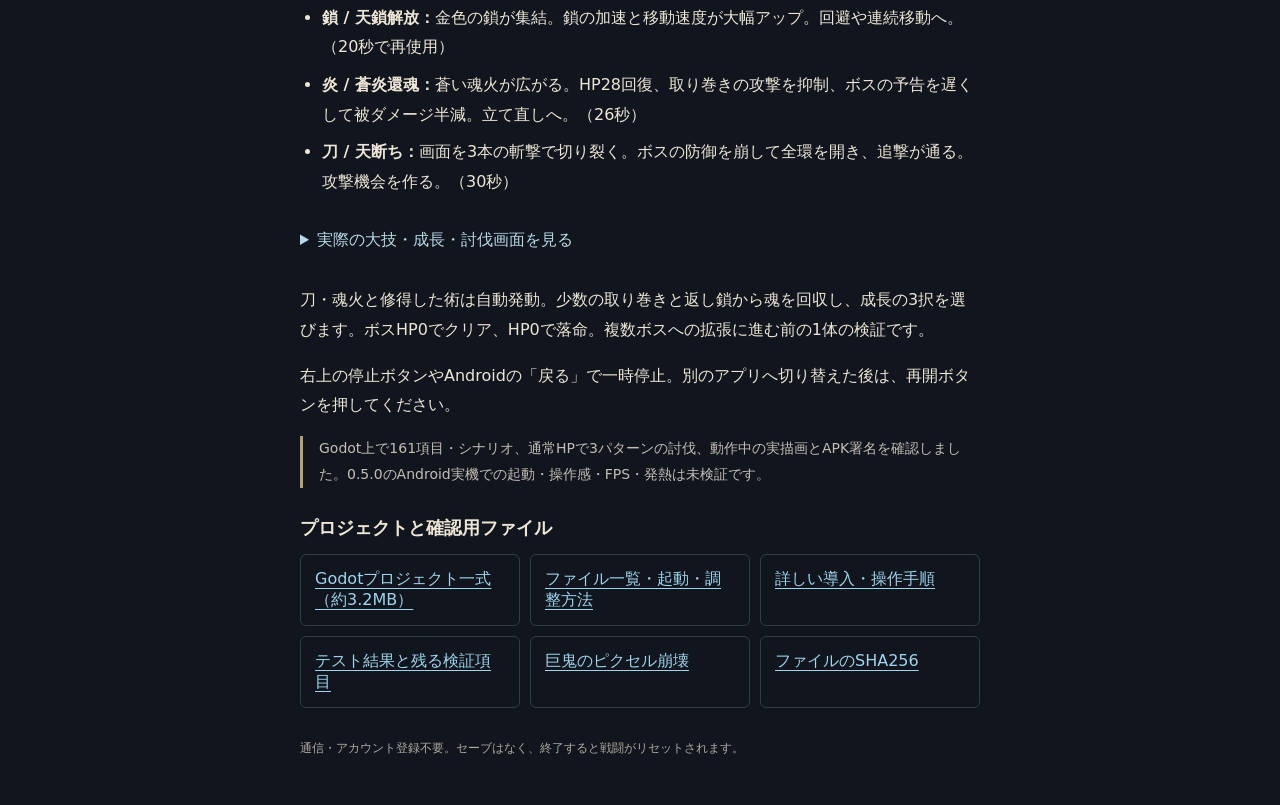
==== commit d3992479: "Add giant boss trial and manual rites for Android 0.5.0" ====
--- a/oborobi/index.html
+++ b/oborobi/index.html
@@ -4,8 +4,8 @@
   <meta charset="utf-8">
   <meta name="viewport" content="width=device-width, initial-scale=1">
   <meta name="theme-color" content="#10151e">
-  <meta name="description" content="朧火 0.4.0 — 敵へ飛び込んで鎖火を溜め、次の鎖で金色の刃を放つAndroid向け3分サバイバル。">
-  <title>朧火 0.4.0 — 鎖移動のリスクと報酬</title>
+  <meta name="description" content="朧火 0.5.0 — 巨大ボスへ返し鎖。鎖・炎・刀の手動大技3種を使うAndroid向けGodotゲーム。">
+  <title>朧火 0.5.0 — 巨鬼と返し鎖</title>
   <style>
     :root { color-scheme: dark; font-family: system-ui, sans-serif; background: #10151e; color: #ede6d6; }
     * { box-sizing: border-box; }
@@ -31,58 +31,68 @@
     .links a { padding: 14px; border: 1px solid #333c48; border-radius: 6px; text-underline-offset: 4px; }
     .note { border-left: 3px solid #b8a16c; padding-left: 16px; color: #c4bfb5; font-size: 14px; }
     footer { margin-top: 32px; color: #afa99f; font-size: 12px; }
+    details { margin: 22px 0; }
+    summary { cursor: pointer; color: #b8dae7; padding: 12px 0; }
+    .rites { padding-left: 22px; }
   </style>
 </head>
 <body>
   <main>
-    <div class="eyebrow">ANDROID / CHAIN RISK &amp; REWARD / 0.4.0</div>
+    <div class="eyebrow">ANDROID / GIANT &amp; THREE RITES / 0.5.0</div>
     <h1>朧火 <small>OBOROBI</small></h1>
-    <p class="lead">敵へ飛び込み、鎖火を溜める。<br>次の鎖で、金色の広い斬撃「鎖葬」を放つ。</p>
-    <a class="download" href="0.4.0/Oborobi-Android.apk" download="Oborobi-Android.apk">Android版 0.4.0をダウンロード</a>
-    <p class="info">約78MB · Android 7.0以降 · OpenGL ES 3.0対応端末<br>Godotのインストールは不要です。</p>
+    <p class="lead">予告を鎖で避け、巨大な鬼へ返し鎖。<br>鎖・炎・刀の大技を、自分のタイミングで。</p>
+    <a class="download" href="0.5.0/Oborobi-Android.apk" download="Oborobi-Android.apk">Android版 0.5.0をダウンロード</a>
+    <p class="info">約78MB · Android 7.0以降 · OpenGL ES 3.0対応端末<br>スマホへのGodot導入は不要です。</p>
     <figure>
-      <img src="0.4.0/captures/17-chain-burst-middle.png" width="1280" height="720" alt="夜の境内で金色の広い斬撃「鎖葬」を放ち、敵がピクセルの破片に砕ける実際のゲーム画面。">
-      <figcaption>実際のGodot画面。スワイプで力を溜め、次の鎖で強攻撃を発動したところです。</figcaption>
+      <img src="0.5.0/captures/21-boss-warning.png" width="1280" height="720" alt="夜の境内にいる巨大な鬼と、主人公の足元に広がる赤い攻撃予告。右下には鎖・炎・刀の手動大技ボタン。">
+      <figcaption>実際のGodot画面。開始から巨鬼1体と戦う検証版です。</figcaption>
     </figure>
     <h2>インストール</h2>
     <ol>
-      <li>上のボタンでAPKを保存します。アプリ内のブラウザで保存できない場合は、このページをChromeなどのブラウザで開いてください。</li>
-      <li>スマホの「ファイル」アプリで、ダウンロードした <strong>Oborobi-Android.apk</strong> を開きます。</li>
-      <li>インストール元の許可を求められた場合は、そのブラウザ／ファイルアプリについて「この提供元を許可」を有効にし、戻って「インストール」を押します。</li>
-      <li>アプリ <strong>「朧火」</strong> を開き、「境内へ入る」をタップします。</li>
+      <li>上のボタンでAPKを保存します。アプリ内のブラウザで保存できない場合は、このページをChromeなどで開いてください。</li>
+      <li>スマホの「ファイル」アプリで <strong>Oborobi-Android.apk</strong> を開きます。</li>
+      <li>許可を求められた場合は、そのブラウザ／ファイルアプリについて「この提供元を許可」を有効にし、戻って「インストール」を押します。</li>
+      <li>アプリ <strong>「朧火」</strong> → <strong>「巨鬼に挑む」</strong>。</li>
     </ol>
-    <p class="info">0.1.1・0.2.0・0.3.0と同じ署名です。インストール済みの「朧火」に上書き更新できます。</p>
-    <h2>遊び方</h2>
+    <p class="info">0.1.1〜0.4.0と同じ署名で、以前の「朧火」に上書き更新できる構成です。</p>
+    <h2>鎖で回避して、反撃へ</h2>
     <ol>
-      <li><strong>進みたい方向へ短くスワイプ。</strong> 指を離す前に鎖を射出します。</li>
-      <li>移動中も、一度指を離して次のスワイプへ。勢いを保って鎖をつなぎ直せます。</li>
-      <li>接続先は<strong>大きい鬼面・石垣・外周</strong>。小さい敵は鎖を遮らず、高速の鎖移動を止めません。</li>
-      <li><strong>短くタップすると解除。</strong> 慣性で少し滑走します。刀と魂火は自動です。</li>
-      <li>魂を集め、3択から強化。最初のレベルアップでは新しい術を選べます。180秒生存でクリア、HP0で落命。結果から再挑戦できます。</li>
+      <li><strong>進みたい方向へ短くスワイプ。</strong> 指を離す前に発射。一度離して次のスワイプでつなぎ直せます。短いタップで解除。</li>
+      <li>接続先は<strong>ボスの3つの環・石垣・外周</strong>。小さい取り巻きは高速移動を遮りません。</li>
+      <li><strong>赤い予告の中から鎖で逃げ、着弾時に範囲外へ：鎖火＋1。</strong> 続けて、隙に光る金色の環へ戻ると＋2と強い反撃・経験値。</li>
+      <li><strong>鎖火3で次の鎖が「鎖葬」に。</strong> 広い金色の斬撃で突破します。被弾で失い、接続や獲得が7秒途切れても消えます。</li>
     </ol>
-    <h2>鎖移動のリスクと報酬</h2>
-    <ol>
-      <li><strong>敵のそばを高速で抜けると鎖火＋1、鬼面に到着すると＋2。</strong> 安全な壁移動や歩行では溜まりません。それぞれ同じ敵から一度だけ得られます。</li>
-      <li><strong>鎖火が3つで、次の鎖が「鎖葬」に。</strong> 接続した時に力を使い、進路の広い範囲を金色の刃で切り抜けます。</li>
-      <li><strong>被弾すると溜めた力を失います。</strong> 鎖をつながず4秒経った場合も消えます。停止・強化画面では保持時間も止まります。</li>
-    </ol>
-    <p>敵へ飛び込み、もう一度つないで掃討するか。安全な場所へ逃げて仕切り直すか。鎖移動中すべてが無敵ではないため、敵の近くで止まる危険と強攻撃の報酬を試せます。</p>
-    <h2>4つの術</h2>
-    <p><strong>残火の轍</strong>：走った道に蒼い炎。<br><strong>雷渡り</strong>：3体をつなぐ白い雷。<br><strong>三日月の輪</strong>：周囲を巡る3枚の刃。<br><strong>彼岸の花</strong>：花びら状に広がる斬撃。</p>
+    <p>敵の近くを通るだけでは溜まりません。鎖移動中も予告攻撃が当たれば被弾します。逃げた後に戻れる距離を選ぶ攻防を試してください。</p>
+    <h2>手動大技3種</h2>
+    <p>右下のボタンで任意に発動。開始から使え、それぞれ別の再使用待ちがあります。全て戦場全体を攻撃し、さらに5秒の戦術効果を得ます。</p>
+    <ul class="rites">
+      <li><strong>鎖 / 天鎖解放：</strong>金色の鎖が集結。鎖の加速と移動速度が大幅アップ。回避や連続移動へ。（20秒で再使用）</li>
+      <li><strong>炎 / 蒼炎還魂：</strong>蒼い魂火が広がる。HP28回復、取り巻きの攻撃を抑制、ボスの予告を遅くして被ダメージ半減。立て直しへ。（26秒）</li>
+      <li><strong>刀 / 天断ち：</strong>画面を3本の斬撃で切り裂く。ボスの防御を崩して全環を開き、追撃が通る。攻撃機会を作る。（30秒）</li>
+    </ul>
+    <details>
+      <summary>実際の大技・成長・討伐画面を見る</summary>
+      <figure><img src="0.5.0/captures/24-chain-rite-start.png" width="1280" height="720" loading="lazy" alt="天鎖解放の金色の鎖と敵の破片。"><figcaption>鎖：天鎖解放。発動後も5秒の高速移動が続きます。</figcaption></figure>
+      <figure><img src="0.5.0/captures/25-flame-rite-start.png" width="1280" height="720" loading="lazy" alt="戦場へ広がる青いピクセル状の魂火。"><figcaption>炎：蒼炎還魂。回復と攻撃抑制で立て直します。</figcaption></figure>
+      <figure><img src="0.5.0/captures/26-blade-rite-start.png" width="1280" height="720" loading="lazy" alt="戦場全体を横切る斬撃と、全て開いたボスの環。"><figcaption>刀：天断ち。守りを崩して追撃へ。</figcaption></figure>
+      <figure><img src="0.5.0/captures/28-boss-upgrade.png" width="1280" height="720" loading="lazy" alt="経験値を回収して新しい術を選ぶ3択。"><figcaption>返し鎖と取り巻きから魂を回収し、3択で成長。</figcaption></figure>
+      <figure><img src="0.5.0/captures/30-boss-clear.png" width="1280" height="720" loading="lazy" alt="実際に巨大ボスを倒した結果画面。"><figcaption>ボスHP0で討伐完了。結果から再挑戦できます。</figcaption></figure>
+    </details>
+    <p>刀・魂火と修得した術は自動発動。少数の取り巻きと返し鎖から魂を回収し、成長の3択を選びます。ボスHP0でクリア、HP0で落命。複数ボスへの拡張に進む前の1体の検証です。</p>
     <p>右上の停止ボタンやAndroidの「戻る」で一時停止。別のアプリへ切り替えた後は、再開ボタンを押してください。</p>
     <div class="note">
-      <p>署名・APK内容、Godot上の鎖火・鎖葬28項目・鎖36項目・術23項目・戦闘31項目・入力12シナリオを検証済み。Android端末上での0.4.0の起動・性能は未検証です。鎖移動のリスクと報酬を実機で試すための版です。</p>
+      <p>Godot上で161項目・シナリオ、通常HPで3パターンの討伐、動作中の実描画とAPK署名を確認しました。0.5.0のAndroid実機での起動・操作感・FPS・発熱は未検証です。</p>
     </div>
     <h2>プロジェクトと確認用ファイル</h2>
     <div class="links">
-      <a href="0.4.0/OborobiGodot.zip" download>Godotプロジェクト一式（約1.8MB）</a>
-      <a href="0.4.0/captures/19-chain-risk-upgrade.png">術の3択画面</a>
-      <a href="0.4.0/captures/17-chain-burst-middle.png">戦闘のスクリーンショット</a>
-      <a href="0.4.0/ANDROID.md">詳しい導入・操作手順</a>
-      <a href="0.4.0/TEST_RESULTS.md">テスト結果と残る検証項目</a>
-      <a href="0.4.0/SHA256SUMS.txt">ファイルのSHA256</a>
+      <a href="0.5.0/OborobiGodot.zip" download>Godotプロジェクト一式（約3.2MB）</a>
+      <a href="0.5.0/README.md">ファイル一覧・起動・調整方法</a>
+      <a href="0.5.0/ANDROID.md">詳しい導入・操作手順</a>
+      <a href="0.5.0/TEST_RESULTS.md">テスト結果と残る検証項目</a>
+      <a href="0.5.0/captures/29-boss-breakup.png">巨鬼のピクセル崩壊</a>
+      <a href="0.5.0/SHA256SUMS.txt">ファイルのSHA256</a>
     </div>
-    <footer>ゲームはネット接続・アカウント登録不要。セーブはなく、終了するとランがリセットされます。</footer>
+    <footer>通信・アカウント登録不要。セーブはなく、終了すると戦闘がリセットされます。</footer>
   </main>
 </body>
 </html>
